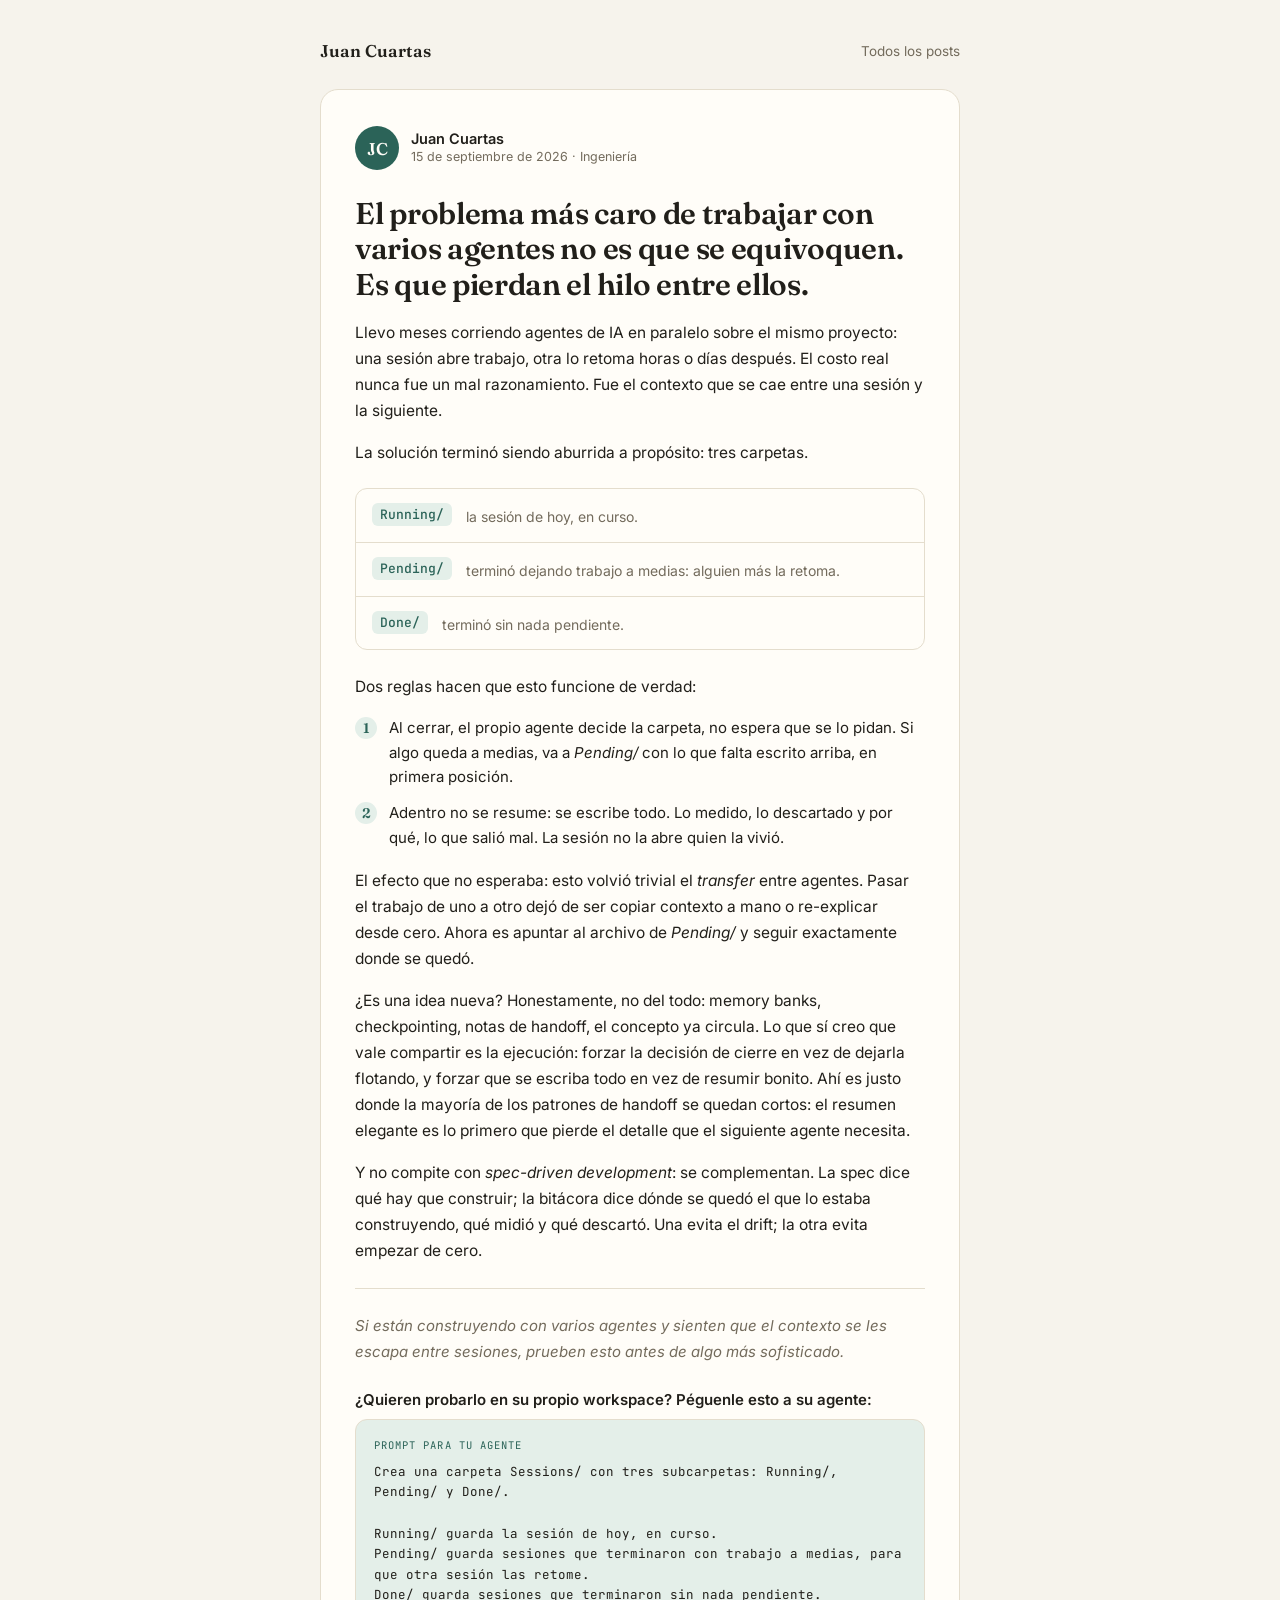
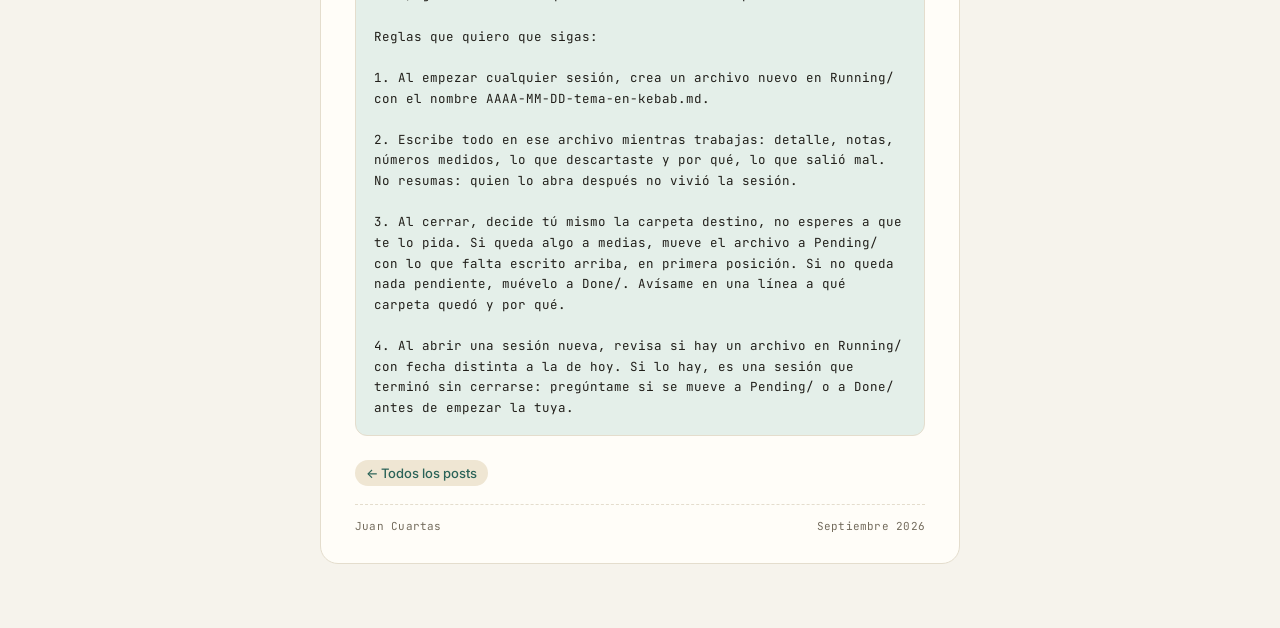
==== posts/running-pending-done/index.html @ d1982e96 "Sitio personal: portada y primer post (Running, Pending, Done)" ====
<!doctype html>
<html lang="es">
<head>
<meta charset="utf-8">
<meta name="viewport" content="width=device-width,initial-scale=1">
<title>Running, Pending, Done · Juan Cuartas</title>
<meta name="description" content="Tres carpetas y dos reglas para que el contexto no se caiga entre una sesión de un agente y la siguiente.">
<meta property="og:title" content="El problema más caro de trabajar con varios agentes no es que se equivoquen. Es que pierdan el hilo entre ellos.">
<meta property="og:description" content="Tres carpetas y dos reglas para que el contexto no se caiga entre una sesión de un agente y la siguiente.">
<meta property="og:type" content="article">
<link rel="preconnect" href="https://fonts.googleapis.com">
<link href="https://fonts.googleapis.com/css2?family=Fraunces:wght@600&family=Inter:wght@400;500;600&family=JetBrains+Mono:wght@400;500&display=swap" rel="stylesheet">
<link rel="stylesheet" href="../../assets/site.css">
</head>
<body>
<div class="sheet">
  <nav class="site-nav"><a class="brand" href="../../">Juan Cuartas</a><a href="../../">Todos los posts</a></nav>
  <article class="card">
    <div class="byline"><div class="avatar">JC</div><div><div class="byline-name">Juan Cuartas</div><div class="byline-role">15 de septiembre de 2026 · Ingeniería</div></div></div>

    <h1>El problema más caro de trabajar con varios agentes no es que se equivoquen. Es que pierdan el hilo entre ellos.</h1>

    <p class="lede">Llevo meses corriendo agentes de IA en paralelo sobre el mismo proyecto: una sesión abre trabajo, otra lo retoma horas o días después. El costo real nunca fue un mal razonamiento. Fue el contexto que se cae entre una sesión y la siguiente.</p>

    <p>La solución terminó siendo aburrida a propósito: tres carpetas.</p>

    <div class="folders">
      <div class="folder-row"><span class="folder-name">Running/</span><span class="folder-desc">la sesión de hoy, en curso.</span></div>
      <div class="folder-row"><span class="folder-name">Pending/</span><span class="folder-desc">terminó dejando trabajo a medias: alguien más la retoma.</span></div>
      <div class="folder-row"><span class="folder-name">Done/</span><span class="folder-desc">terminó sin nada pendiente.</span></div>
    </div>

    <p>Dos reglas hacen que esto funcione de verdad:</p>

    <ol class="rules">
      <li><span>Al cerrar, el propio agente decide la carpeta, no espera que se lo pidan. Si algo queda a medias, va a <em>Pending/</em> con lo que falta escrito arriba, en primera posición.</span></li>
      <li><span>Adentro no se resume: se escribe todo. Lo medido, lo descartado y por qué, lo que salió mal. La sesión no la abre quien la vivió.</span></li>
    </ol>

    <p>El efecto que no esperaba: esto volvió trivial el <em>transfer</em> entre agentes. Pasar el trabajo de uno a otro dejó de ser copiar contexto a mano o re-explicar desde cero. Ahora es apuntar al archivo de <em>Pending/</em> y seguir exactamente donde se quedó.</p>

    <p>¿Es una idea nueva? Honestamente, no del todo: memory banks, checkpointing, notas de handoff, el concepto ya circula. Lo que sí creo que vale compartir es la ejecución: forzar la decisión de cierre en vez de dejarla flotando, y forzar que se escriba todo en vez de resumir bonito. Ahí es justo donde la mayoría de los patrones de handoff se quedan cortos: el resumen elegante es lo primero que pierde el detalle que el siguiente agente necesita.</p>

    <p>Y no compite con <em>spec-driven development</em>: se complementan. La spec dice qué hay que construir; la bitácora dice dónde se quedó el que lo estaba construyendo, qué midió y qué descartó. Una evita el drift; la otra evita empezar de cero.</p>

    <hr class="divider">

    <p class="signoff">Si están construyendo con varios agentes y sienten que el contexto se les escapa entre sesiones, prueben esto antes de algo más sofisticado.</p>

    <div class="howto">
      <div class="howto-label">¿Quieren probarlo en su propio workspace? Péguenle esto a su agente:</div>
      <div class="prompt-block">
        <div class="prompt-block-head"><span class="prompt-tag">Prompt para tu agente</span></div>
        <pre>Crea una carpeta Sessions/ con tres subcarpetas: Running/, Pending/ y Done/.

Running/ guarda la sesión de hoy, en curso.
Pending/ guarda sesiones que terminaron con trabajo a medias, para que otra sesión las retome.
Done/ guarda sesiones que terminaron sin nada pendiente.

Reglas que quiero que sigas:

1. Al empezar cualquier sesión, crea un archivo nuevo en Running/ con el nombre AAAA-MM-DD-tema-en-kebab.md.

2. Escribe todo en ese archivo mientras trabajas: detalle, notas, números medidos, lo que descartaste y por qué, lo que salió mal. No resumas: quien lo abra después no vivió la sesión.

3. Al cerrar, decide tú mismo la carpeta destino, no esperes a que te lo pida. Si queda algo a medias, mueve el archivo a Pending/ con lo que falta escrito arriba, en primera posición. Si no queda nada pendiente, muévelo a Done/. Avísame en una línea a qué carpeta quedó y por qué.

4. Al abrir una sesión nueva, revisa si hay un archivo en Running/ con fecha distinta a la de hoy. Si lo hay, es una sesión que terminó sin cerrarse: pregúntame si se mueve a Pending/ o a Done/ antes de empezar la tuya.</pre>
      </div>
    </div>

    <div class="tags"><a class="tag" href="../../">← Todos los posts</a></div>
    <div class="meta"><span class="meta-text">Juan Cuartas</span><span class="meta-text">Septiembre 2026</span></div>
  </article>
</div>
<script>
document.getElementById('copy').addEventListener('click', async e => {
  await navigator.clipboard.writeText(document.querySelector('.prompt-block pre').innerText);
  e.target.textContent = 'Copiado'; setTimeout(() => e.target.textContent = 'Copiar', 1500);
});
</script>
</body>
</html>
---- assets/site.css ----
:root{--bg:#f6f3ec;--paper:#fffdf8;--ink:#211f1a;--muted:#736b5c;--line:#e4ddcd;--accent:#2b6358;--accent-soft:#e4efe9;--tag-bg:#efe6d3;}
@media (prefers-color-scheme:dark){:root:not([data-theme="light"]){--bg:#17181a;--paper:#1e2022;--ink:#ece7dc;--muted:#9a9284;--line:#33362f;--accent:#7ec2ad;--accent-soft:#233631;--tag-bg:#2c2c26;}}
:root[data-theme="dark"]{--bg:#17181a;--paper:#1e2022;--ink:#ece7dc;--muted:#9a9284;--line:#33362f;--accent:#7ec2ad;--accent-soft:#233631;--tag-bg:#2c2c26;}
*{box-sizing:border-box}
body{background:var(--bg);color:var(--ink);margin:0;padding:40px 16px 64px;font-family:'Inter',-apple-system,BlinkMacSystemFont,'Segoe UI',sans-serif;display:flex;justify-content:center}
.sheet{width:100%;max-width:640px}
a{color:var(--accent)}
.site-nav{display:flex;justify-content:space-between;align-items:center;margin-bottom:28px;font-size:13.5px}
.site-nav a{text-decoration:none;color:var(--muted)}
.site-nav a:hover{color:var(--accent)}
.brand{font-family:'Fraunces',Georgia,serif;font-weight:600;font-size:17px;color:var(--ink)!important}
.card{background:var(--paper);border:1px solid var(--line);border-radius:18px;padding:36px 34px 30px}
.byline{display:flex;align-items:center;gap:12px;margin-bottom:26px}
.avatar{width:44px;height:44px;border-radius:50%;background:var(--accent);color:var(--paper);display:flex;align-items:center;justify-content:center;font-family:'Fraunces',serif;font-weight:600;font-size:17px;flex:none}
.byline-name{font-weight:600;font-size:14.5px;line-height:1.3}
.byline-role{font-size:12.5px;color:var(--muted);line-height:1.3}
h1{font-family:'Fraunces',Georgia,serif;font-weight:600;font-size:clamp(24px,4.4vw,30px);line-height:1.18;letter-spacing:-.01em;text-wrap:balance;margin:0 0 18px}
p{font-size:15.5px;line-height:1.68;margin:0 0 16px;max-width:62ch}
.folders{margin:22px 0 24px;border:1px solid var(--line);border-radius:12px;overflow:hidden}
.folder-row{display:flex;gap:14px;align-items:flex-start;padding:14px 16px;border-bottom:1px solid var(--line)}
.folder-row:last-child{border-bottom:none}
.folder-name{font-family:'JetBrains Mono',ui-monospace,monospace;font-size:13px;font-weight:500;color:var(--accent);background:var(--accent-soft);padding:3px 8px;border-radius:6px;white-space:nowrap;flex:none}
.folder-desc{font-size:14px;color:var(--muted);line-height:1.55;padding-top:3px}
ol.rules{margin:0 0 18px;padding-left:0;list-style:none;counter-reset:rule}
ol.rules li{counter-increment:rule;display:flex;gap:12px;font-size:15px;line-height:1.62;margin-bottom:12px}
ol.rules li::before{content:counter(rule);font-family:'Fraunces',serif;font-weight:600;font-size:14px;color:var(--accent);background:var(--accent-soft);width:22px;height:22px;border-radius:50%;display:flex;align-items:center;justify-content:center;flex:none;margin-top:1px}
.divider{height:1px;background:var(--line);margin:24px 0;border:none}
.signoff{font-size:15px;color:var(--muted);font-style:italic}
.tags{display:flex;flex-wrap:wrap;gap:8px;margin-top:24px}
.tag{font-size:13px;color:var(--accent);background:var(--tag-bg);padding:5px 11px;border-radius:999px;font-weight:500;text-decoration:none}
.meta{display:flex;justify-content:space-between;align-items:center;margin-top:18px;padding-top:14px;border-top:1px dashed var(--line)}
.meta-text{font-family:'JetBrains Mono',ui-monospace,monospace;font-size:11px;color:var(--muted);letter-spacing:.02em}
.howto{margin-top:26px}
.howto-label{font-size:15px;font-weight:600;margin-bottom:10px}
.prompt-block{background:var(--accent-soft);border:1px solid var(--line);border-radius:12px;padding:18px 18px 16px}
.prompt-block-head{display:flex;justify-content:space-between;align-items:center;margin-bottom:10px}
.prompt-tag{font-family:'JetBrains Mono',ui-monospace,monospace;font-size:10.5px;letter-spacing:.1em;text-transform:uppercase;color:var(--accent)}
.copy-btn{font:inherit;font-size:12px;color:var(--accent);background:transparent;border:1px solid var(--accent);border-radius:6px;padding:3px 9px;cursor:pointer}
.prompt-block pre{margin:0;white-space:pre-wrap;word-break:break-word;font-family:'JetBrains Mono',ui-monospace,monospace;font-size:12.5px;line-height:1.65;color:var(--ink)}
/* portada */
.hero{margin-bottom:28px}
.hero h1{margin-bottom:8px}
.hero p{color:var(--muted);margin:0}
.filters{display:flex;flex-wrap:wrap;gap:8px;margin:22px 0 18px}
.filters .tag{cursor:pointer;border:1px solid transparent;background:transparent;color:var(--muted)}
.filters .tag.active{background:var(--tag-bg);color:var(--accent)}
.post-list{list-style:none;margin:0;padding:0}
.post-item{padding:18px 0;border-top:1px solid var(--line)}
.post-item:last-child{border-bottom:1px solid var(--line)}
.post-item a{text-decoration:none;color:var(--ink);font-family:'Fraunces',Georgia,serif;font-weight:600;font-size:19px;line-height:1.3}
.post-item a:hover{color:var(--accent)}
.post-item .sub{display:flex;gap:10px;align-items:center;margin-top:6px;font-size:13px;color:var(--muted)}
.post-item .lede{font-size:14.5px;color:var(--muted);margin:8px 0 0;line-height:1.55}
.empty{color:var(--muted);font-style:italic}
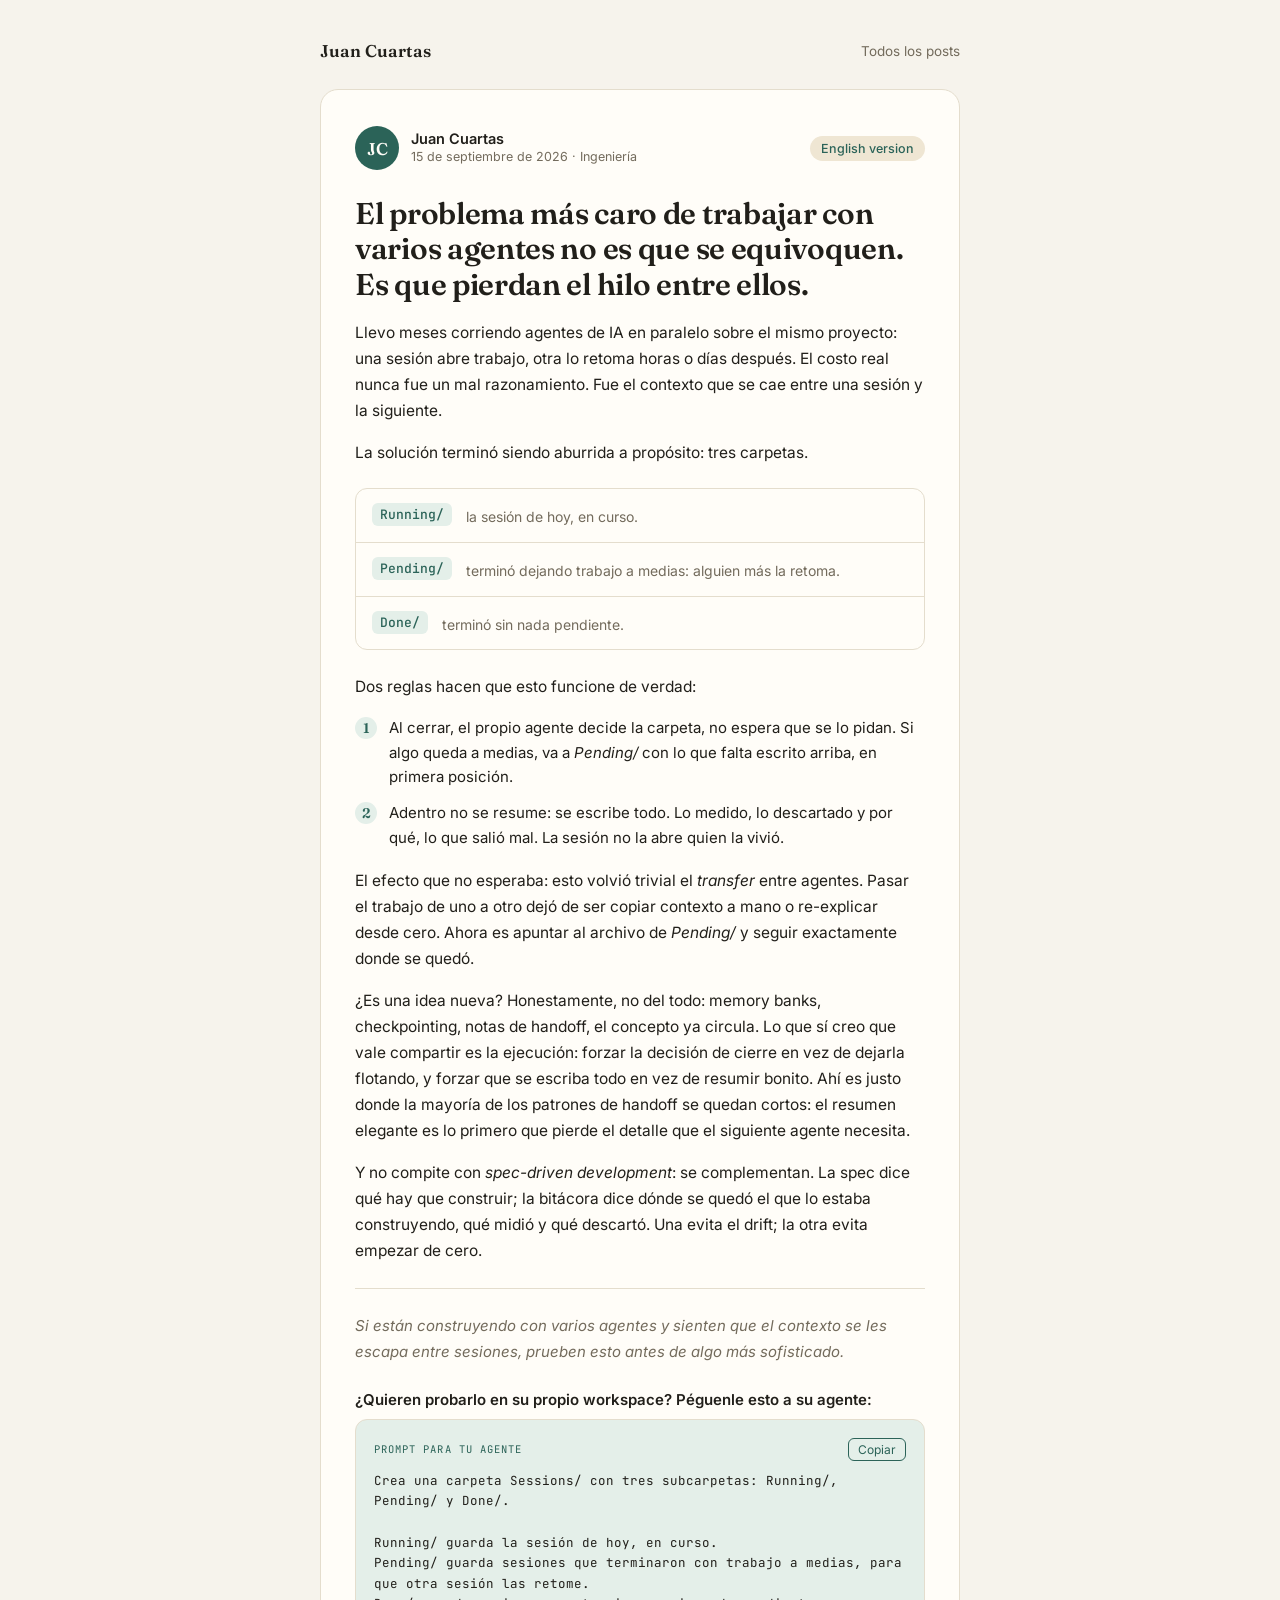
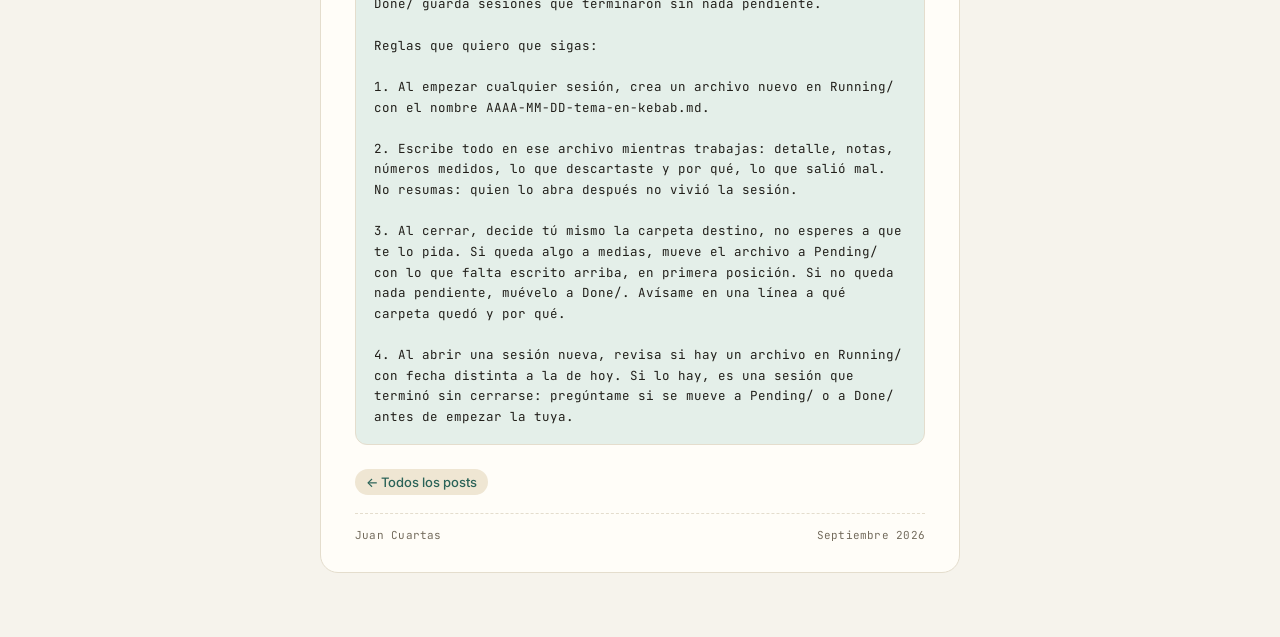
==== commit 0d875f90: "English index and English version of Running, Pending, Done; language switch on every page Co-Author" ====
--- a/posts/running-pending-done/index.html
+++ b/posts/running-pending-done/index.html
@@ -16,7 +16,7 @@
 <div class="sheet">
   <nav class="site-nav"><a class="brand" href="../../">Juan Cuartas</a><a href="../../">Todos los posts</a></nav>
   <article class="card">
-    <div class="byline"><div class="avatar">JC</div><div><div class="byline-name">Juan Cuartas</div><div class="byline-role">15 de septiembre de 2026 · Ingeniería</div></div></div>
+    <div class="byline"><div class="avatar">JC</div><div><div class="byline-name">Juan Cuartas</div><div class="byline-role">15 de septiembre de 2026 · Ingeniería</div></div><a class="lang-switch" href="../running-pending-done-en/">English version</a></div>
 
     <h1>El problema más caro de trabajar con varios agentes no es que se equivoquen. Es que pierdan el hilo entre ellos.</h1>
 
@@ -50,7 +50,7 @@
     <div class="howto">
       <div class="howto-label">¿Quieren probarlo en su propio workspace? Péguenle esto a su agente:</div>
       <div class="prompt-block">
-        <div class="prompt-block-head"><span class="prompt-tag">Prompt para tu agente</span></div>
+        <div class="prompt-block-head"><span class="prompt-tag">Prompt para tu agente</span><button class="copy-btn" id="copy" type="button">Copiar</button></div>
         <pre>Crea una carpeta Sessions/ con tres subcarpetas: Running/, Pending/ y Done/.
 
 Running/ guarda la sesión de hoy, en curso.
--- a/assets/site.css
+++ b/assets/site.css
@@ -10,7 +10,7 @@
 .site-nav a:hover{color:var(--accent)}
 .brand{font-family:'Fraunces',Georgia,serif;font-weight:600;font-size:17px;color:var(--ink)!important}
 .card{background:var(--paper);border:1px solid var(--line);border-radius:18px;padding:36px 34px 30px}
-.byline{display:flex;align-items:center;gap:12px;margin-bottom:26px}
+.byline{display:flex;flex-wrap:wrap;align-items:center;gap:12px;margin-bottom:26px}
 .avatar{width:44px;height:44px;border-radius:50%;background:var(--accent);color:var(--paper);display:flex;align-items:center;justify-content:center;font-family:'Fraunces',serif;font-weight:600;font-size:17px;flex:none}
 .byline-name{font-weight:600;font-size:14.5px;line-height:1.3}
 .byline-role{font-size:12.5px;color:var(--muted);line-height:1.3}
@@ -52,3 +52,17 @@
 .post-item .sub{display:flex;gap:10px;align-items:center;margin-top:6px;font-size:13px;color:var(--muted)}
 .post-item .lede{font-size:14.5px;color:var(--muted);margin:8px 0 0;line-height:1.55}
 .empty{color:var(--muted);font-style:italic}
+/* post: la-apuesta-de-las-40-horas */
+@media (max-width:480px){.card{padding:26px 18px 22px}}
+h2{font-family:'Fraunces',Georgia,serif;font-weight:600;font-size:19px;line-height:1.3;text-wrap:balance;margin:30px 0 10px;display:flex;gap:12px;align-items:baseline}
+h2 .n{font-family:'JetBrains Mono',ui-monospace,monospace;font-size:12px;font-weight:500;color:var(--accent);background:var(--accent-soft);padding:3px 8px;border-radius:6px;flex:none;letter-spacing:.04em}
+.nums{margin:18px 0 20px;border:1px solid var(--line);border-radius:12px;overflow:hidden}
+.num-row{display:flex;justify-content:space-between;gap:14px;align-items:baseline;padding:12px 16px;border-bottom:1px solid var(--line)}
+.num-row:last-child{border-bottom:none}
+.num-label{font-size:14px;color:var(--muted);line-height:1.5}
+.num-value{font-family:'JetBrains Mono',ui-monospace,monospace;font-size:14px;font-weight:500;color:var(--ink);font-variant-numeric:tabular-nums;white-space:nowrap}
+.num-row.hi .num-value{color:var(--accent)}
+.lang-switch{margin-left:auto;font-size:12.5px;font-weight:500;color:var(--accent);background:var(--tag-bg);padding:5px 11px;border-radius:999px;text-decoration:none;white-space:nowrap;flex:none}
+.lang-switch:hover{background:var(--accent-soft)}
+.hero-top{display:flex;justify-content:space-between;align-items:center;gap:12px;flex-wrap:wrap}
+.hero-top h1{margin:0}
